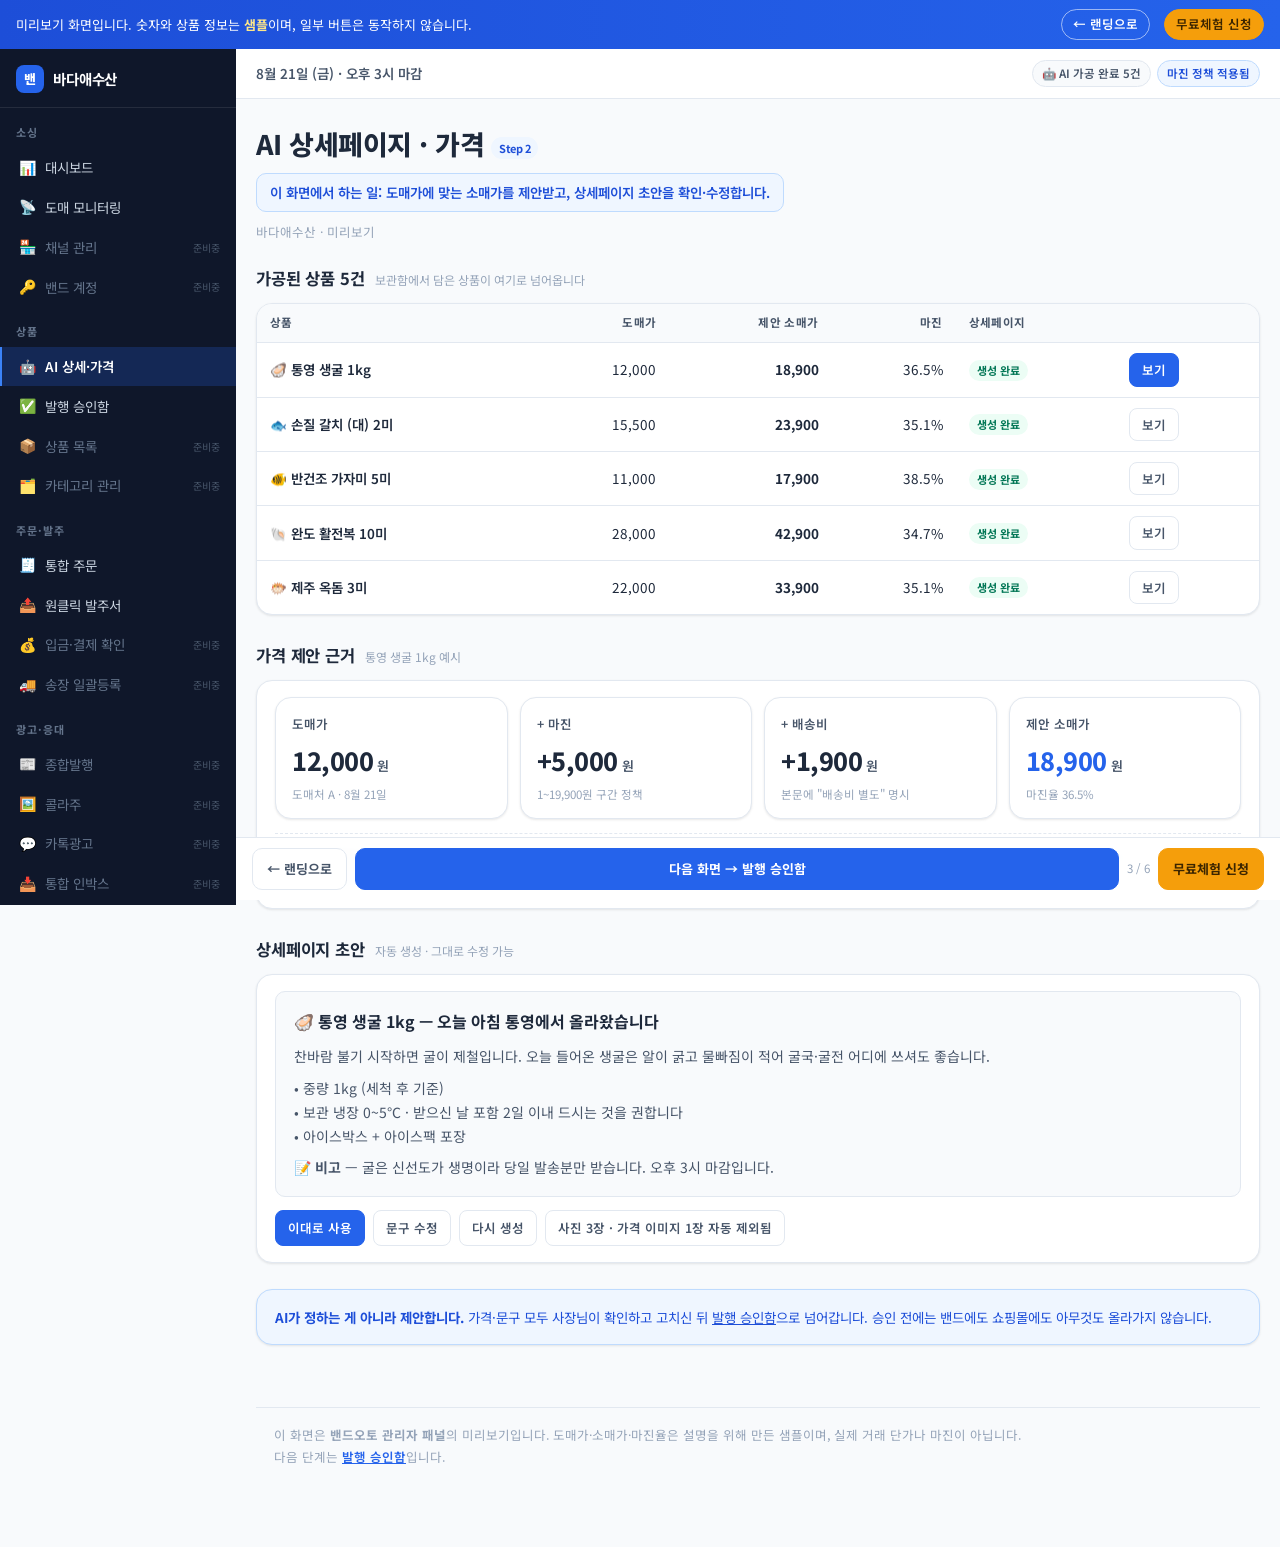
==== demo/manager-ai.html @ 4ea6304f "feat: 관리자 패널 미리보기 도입 (1순위 6장 + 랜딩 반영) 개편안(아티팩트 3a932e76) 의 "최소 완성 단위"(1~2주차)를 구현.  ## 왜 랜딩의 모든 버튼이 무" ====
<!doctype html>
<html lang="ko">
<head>
<meta charset="utf-8">
<meta name="viewport" content="width=device-width, initial-scale=1">
<title>AI 상세페이지 · 가격 제안 — 밴드오토 관리자 화면 미리보기</title>
<meta name="description" content="도매가를 분석해 소매가를 제안하고 근거를 함께 보여줍니다. 상세페이지 초안도 자동 생성되며 사장님이 바로 고치실 수 있습니다. 가입 없이 열리는 미리보기입니다.">
<link rel="canonical" href="https://band.hublink.im/demo/manager-ai.html">
<meta name="robots" content="index, follow">
<meta property="og:title" content="AI 상세페이지 · 가격 제안 — 밴드오토 관리자 화면 미리보기">
<meta property="og:description" content="도매가 → 제안 소매가와 그 근거. 샘플 데이터로 채운 실제 화면입니다.">
<link rel="preconnect" href="https://fonts.googleapis.com">
<link rel="preconnect" href="https://fonts.gstatic.com" crossorigin>
<link href="https://fonts.googleapis.com/css2?family=Noto+Sans+KR:wght@400;500;600;700;800&display=swap" rel="stylesheet">
<link rel="stylesheet" href="demo.css">
</head>
<body data-screen="manager-ai.html">

<div class="demobar">
  <span class="msg">미리보기 화면입니다. 숫자와 상품 정보는 <b>샘플</b>이며, 일부 버튼은 동작하지 않습니다.</span>
  <a href="../index.html">← 랜딩으로</a>
  <a href="../index.html#apply" class="cta">무료체험 신청</a>
</div>

<div class="shell">
  <aside class="side"></aside>
  <div class="main">
    <header class="topbar">
      <span class="date">8월 21일 (금) · 오후 3시 마감</span>
      <div class="right">
        <span class="chip">🤖 AI 가공 완료 5건</span>
        <span class="chip mode">마진 정책 적용됨</span>
      </div>
    </header>

    <div class="page">
      <div class="page-head">
        <h1>AI 상세페이지 · 가격 <span class="tag wait" style="vertical-align:middle">Step 2</span></h1>
        <p class="does">이 화면에서 하는 일: 도매가에 맞는 소매가를 제안받고, 상세페이지 초안을 확인·수정합니다.</p>
        <span class="scope">바다애수산 · 미리보기</span>
      </div>

      <section class="blk">
        <div class="sec-head"><h2>가공된 상품 5건</h2><span>보관함에서 담은 상품이 여기로 넘어옵니다</span></div>
        <div class="scroller">
          <table>
            <thead>
              <tr><th>상품</th><th class="n">도매가</th><th class="n">제안 소매가</th><th class="n">마진</th><th>상세페이지</th><th></th></tr>
            </thead>
            <tbody>
              <tr><td class="name">🦪 통영 생굴 1kg</td><td class="n">12,000</td><td class="n"><strong>18,900</strong></td><td class="n">36.5%</td><td><span class="tag on">생성 완료</span></td><td><span class="btn pri">보기</span></td></tr>
              <tr><td class="name">🐟 손질 갈치 (대) 2미</td><td class="n">15,500</td><td class="n"><strong>23,900</strong></td><td class="n">35.1%</td><td><span class="tag on">생성 완료</span></td><td><span class="btn">보기</span></td></tr>
              <tr><td class="name">🐠 반건조 가자미 5미</td><td class="n">11,000</td><td class="n"><strong>17,900</strong></td><td class="n">38.5%</td><td><span class="tag on">생성 완료</span></td><td><span class="btn">보기</span></td></tr>
              <tr><td class="name">🐚 완도 활전복 10미</td><td class="n">28,000</td><td class="n"><strong>42,900</strong></td><td class="n">34.7%</td><td><span class="tag on">생성 완료</span></td><td><span class="btn">보기</span></td></tr>
              <tr><td class="name">🐡 제주 옥돔 3미</td><td class="n">22,000</td><td class="n"><strong>33,900</strong></td><td class="n">35.1%</td><td><span class="tag on">생성 완료</span></td><td><span class="btn">보기</span></td></tr>
            </tbody>
          </table>
        </div>
      </section>

      <section class="blk">
        <div class="sec-head"><h2>가격 제안 근거</h2><span>통영 생굴 1kg 예시</span></div>
        <div class="card">
          <div class="stats" style="margin-bottom:14px">
            <div class="stat"><div class="lbl">도매가</div><div class="row"><span class="v">12,000</span><span class="u">원</span></div><div class="note">도매처 A · 8월 21일</div></div>
            <div class="stat"><div class="lbl">+ 마진</div><div class="row"><span class="v">+5,000</span><span class="u">원</span></div><div class="note">1~19,900원 구간 정책</div></div>
            <div class="stat"><div class="lbl">+ 배송비</div><div class="row"><span class="v">+1,900</span><span class="u">원</span></div><div class="note">본문에 "배송비 별도" 명시</div></div>
            <div class="stat"><div class="lbl">제안 소매가</div><div class="row"><span class="v accent">18,900</span><span class="u">원</span></div><div class="note">마진율 36.5%</div></div>
          </div>
          <p style="font-size:13.5px; color:var(--text-secondary); margin:0; padding-top:12px; border-top:1px dashed var(--border)">
            <strong style="color:var(--text)">왜 18,900원인가</strong> — 사장님이 정하신 도매방별 마진 정책에서
            도매가 12,000원은 <strong>1~19,900원 구간(+5,000원)</strong>에 해당합니다. 도매 원본 글에 "배송비 별도"가
            적혀 있어 배송비 1,900원을 더했고, 끝자리를 900원으로 맞춰 18,900원이 됐습니다.
            <strong>제안일 뿐이라 사장님이 그 자리에서 고치실 수 있습니다.</strong>
          </p>
        </div>
      </section>

      <section class="blk">
        <div class="sec-head"><h2>상세페이지 초안</h2><span>자동 생성 · 그대로 수정 가능</span></div>
        <div class="card">
          <div style="border:1px solid var(--border); border-radius:10px; padding:16px 18px; background:var(--bg-alt)">
            <p style="margin:0 0 10px; font-weight:700; font-size:16px">🦪 통영 생굴 1kg — 오늘 아침 통영에서 올라왔습니다</p>
            <p style="margin:0 0 8px; font-size:14px; color:var(--text-secondary)">
              찬바람 불기 시작하면 굴이 제철입니다. 오늘 들어온 생굴은 알이 굵고 물빠짐이 적어
              굴국·굴전 어디에 쓰셔도 좋습니다.
            </p>
            <p style="margin:0 0 8px; font-size:14px; color:var(--text-secondary)">
              • 중량 1kg (세척 후 기준)<br>
              • 보관 냉장 0~5℃ · 받으신 날 포함 2일 이내 드시는 것을 권합니다<br>
              • 아이스박스 + 아이스팩 포장
            </p>
            <p style="margin:0; font-size:14px; color:var(--text-secondary)">
              📝 <strong>비고</strong> — 굴은 신선도가 생명이라 당일 발송분만 받습니다. 오후 3시 마감입니다.
            </p>
          </div>
          <div style="display:flex; gap:8px; flex-wrap:wrap; margin-top:13px">
            <span class="btn pri">이대로 사용</span>
            <span class="btn">문구 수정</span>
            <span class="btn">다시 생성</span>
            <span class="btn gho">사진 3장 · 가격 이미지 1장 자동 제외됨</span>
          </div>
        </div>
      </section>

      <section class="blk">
        <div class="card" style="background:#EFF6FF; border-color:#BFDBFE">
          <p style="margin:0; font-size:13.5px; color:var(--primary-dark)">
            <strong>AI가 정하는 게 아니라 제안합니다.</strong> 가격·문구 모두 사장님이 확인하고 고치신 뒤
            <a href="manager-approve.html" style="color:var(--primary-dark); text-decoration:underline">발행 승인함</a>으로 넘어갑니다.
            승인 전에는 밴드에도 쇼핑몰에도 아무것도 올라가지 않습니다.
          </p>
        </div>
      </section>
    </div>

    <div class="foot">
      이 화면은 <b>밴드오토 관리자 패널</b>의 미리보기입니다. 도매가·소매가·마진율은 설명을 위해 만든 샘플이며,
      실제 거래 단가나 마진이 아닙니다.<br>
      다음 단계는 <a href="manager-approve.html">발행 승인함</a>입니다.
    </div>
  </div>
</div>

<script src="demo-data.js"></script>
<script src="demo-nav.js"></script>
</body>
</html>
---- demo/demo.css ----
/**
 * 미리보기 화면 공용 스타일 (2026-08-25)
 *
 * 실제 관리자 패널의 레이아웃(좌측 메뉴 + 상단바 + 본문 카드/표)을 그대로 옮기되,
 * 색은 랜딩(index.html)의 토큰을 그대로 써서 랜딩 ↔ 미리보기 사이에 이질감이 없게 한다.
 *
 * 모바일 우선. 표는 각각 가로 스크롤 컨테이너 안에 넣어 본문이 옆으로 밀리지 않게 한다.
 */

:root{
  --primary:#2563EB; --primary-light:#3B82F6; --primary-dark:#1D4ED8;
  --accent:#F59E0B; --accent-light:#FBBF24;
  --bg:#FFFFFF; --bg-alt:#F8FAFC; --bg-warm:#FFFBF0;
  --text:#1E293B; --text-secondary:#475569; --text-muted:#94A3B8;
  --border:#E2E8F0; --success:#10B981; --danger:#EF4444;
  --radius:16px; --radius-sm:10px;
  --shadow:0 1px 3px rgba(0,0,0,.06), 0 1px 2px rgba(0,0,0,.04);
  --shadow-md:0 4px 16px rgba(0,0,0,.08);
  --side-w:236px;
  --bar-h:auto;
}

*{box-sizing:border-box}
html,body{margin:0;padding:0}
body{
  font-family:'Noto Sans KR',-apple-system,BlinkMacSystemFont,sans-serif;
  color:var(--text); background:var(--bg-alt); line-height:1.7;
  -webkit-font-smoothing:antialiased; font-size:15px;
  word-break:keep-all; overflow-wrap:break-word;
}
a{color:inherit; text-decoration:none}

/* ── 상단 고정 고지 배너 ──────────────────────────────
   스크롤해도 따라온다. 숫자가 샘플이라는 사실을 화면마다 명시한다. */
.demobar{
  position:sticky; top:0; z-index:60;
  display:flex; flex-wrap:wrap; gap:8px 14px; align-items:center;
  background:linear-gradient(90deg,#1D4ED8,#2563EB);
  color:#fff; padding:9px 16px; font-size:13px; line-height:1.5;
}
.demobar .msg{flex:1 1 260px; min-width:0}
.demobar b{font-weight:700; color:#FDE68A}
.demobar a{
  flex:none; font-size:12.5px; font-weight:600; padding:5px 11px; border-radius:999px;
  border:1px solid rgba(255,255,255,.55); white-space:nowrap;
}
.demobar a:hover{background:rgba(255,255,255,.14)}
.demobar a.cta{background:var(--accent); border-color:var(--accent); color:#3B2500}
.demobar a.cta:hover{background:var(--accent-light)}

/* ── 셸: 좌측 메뉴 + 본문 ───────────────────────────── */
.shell{display:flex; min-height:calc(100vh - 44px); align-items:flex-start}

.side{
  width:var(--side-w); flex:none; background:#0F172A; color:#CBD5E1;
  position:sticky; top:44px; align-self:flex-start; height:calc(100vh - 44px);
  overflow-y:auto; padding-bottom:20px;
}
.side .brand{
  display:flex; align-items:center; gap:9px; padding:16px 16px 14px;
  border-bottom:1px solid rgba(255,255,255,.09); color:#fff;
}
.side .brand .mark{
  width:28px; height:28px; flex:none; border-radius:8px; background:var(--primary);
  display:grid; place-items:center; font-size:13px; font-weight:800;
}
.side .brand b{font-size:14.5px; font-weight:700; letter-spacing:-.01em}
.side .grp{
  font-size:11px; font-weight:700; letter-spacing:.08em; color:#64748B;
  padding:15px 16px 6px; text-transform:uppercase;
}
.side .nav-i{
  display:flex; align-items:center; gap:9px; padding:8px 16px;
  font-size:13.5px; color:#CBD5E1; border-left:2.5px solid transparent;
}
.side .nav-i i{font-style:normal; font-size:14px; width:18px; flex:none; text-align:center}
.side .nav-i:hover{background:rgba(255,255,255,.06); color:#fff}
.side .nav-i.on{background:rgba(37,99,235,.22); color:#fff; border-left-color:var(--primary-light); font-weight:600}
.side .nav-i.soon{color:#64748B}
.side .nav-i.soon::after{content:"준비중"; margin-left:auto; font-size:10px; color:#475569}
.side-foot{padding:16px; font-size:11.5px; color:#475569; line-height:1.6}

.main{flex:1; min-width:0; display:flex; flex-direction:column}

/* ── 상단바 ─────────────────────────────────────────── */
.topbar{
  display:flex; align-items:center; gap:10px; flex-wrap:wrap;
  background:#fff; border-bottom:1px solid var(--border); padding:11px 20px;
  position:sticky; top:44px; z-index:40;
}
.topbar .date{font-size:13.5px; font-weight:600; color:var(--text-secondary)}
.topbar .right{margin-left:auto; display:flex; gap:6px; align-items:center; flex-wrap:wrap}
.chip{
  font-size:11.5px; font-weight:600; padding:3px 9px; border-radius:999px;
  background:var(--bg-alt); border:1px solid var(--border); color:var(--text-secondary);
  display:inline-flex; align-items:center; gap:5px; white-space:nowrap;
}
.chip .dot{width:6px; height:6px; border-radius:50%; background:var(--success)}
.chip.mode{background:#EFF6FF; border-color:#BFDBFE; color:var(--primary-dark)}
.menubtn{
  display:none; align-items:center; gap:5px; font:inherit; font-size:12.5px; font-weight:600;
  padding:5px 11px; border-radius:8px; border:1px solid var(--border);
  background:#fff; color:var(--text-secondary); cursor:pointer;
}

/* ── 본문 ───────────────────────────────────────────── */
.page{padding:22px 20px 30px; max-width:1140px; width:100%}
.page-head{margin-bottom:22px}
.page-head h1{font-size:clamp(21px,3.6vw,27px); font-weight:800; letter-spacing:-.02em; margin:0 0 6px}
/* "이 화면에서 하는 일" 한 줄 — 사장님이 화면 이름만 보고는 모른다. */
.page-head .does{
  display:inline-block; background:#EFF6FF; border:1px solid #BFDBFE; color:var(--primary-dark);
  font-size:13.5px; font-weight:600; padding:7px 13px; border-radius:var(--radius-sm); margin:0;
}
.page-head .scope{display:block; margin-top:9px; font-size:12.5px; color:var(--text-muted)}

section.blk{margin-bottom:26px}
.sec-head{display:flex; align-items:baseline; gap:10px; margin-bottom:11px; flex-wrap:wrap}
.sec-head h2{font-size:16.5px; font-weight:700; margin:0; letter-spacing:-.01em}
.sec-head span{font-size:12px; color:var(--text-muted)}

.card{background:#fff; border:1px solid var(--border); border-radius:var(--radius); box-shadow:var(--shadow); padding:16px 18px}
.card + .card{margin-top:12px}

/* 지표 카드 */
.stats{display:grid; grid-template-columns:repeat(auto-fit,minmax(168px,1fr)); gap:12px}
.stat{background:#fff; border:1px solid var(--border); border-radius:var(--radius); padding:15px 16px; box-shadow:var(--shadow)}
.stat .lbl{font-size:12.5px; color:var(--text-secondary); font-weight:600}
.stat .row{display:flex; align-items:baseline; gap:4px; margin-top:5px}
.stat .v{font-size:25px; font-weight:800; letter-spacing:-.02em; font-variant-numeric:tabular-nums}
.stat .v.accent{color:var(--primary)}
.stat .v.warn{color:var(--accent)}
.stat .u{font-size:13px; color:var(--text-secondary); font-weight:600}
.stat .note{font-size:11.5px; color:var(--text-muted); margin-top:4px; line-height:1.5}

/* 표 — 반드시 스크롤 컨테이너 안에 */
.scroller{overflow-x:auto; -webkit-overflow-scrolling:touch; border:1px solid var(--border); border-radius:var(--radius); background:#fff; box-shadow:var(--shadow)}
table{border-collapse:collapse; width:100%; font-size:13.5px; min-width:600px}
th,td{padding:10px 13px; text-align:left; border-bottom:1px solid var(--border); vertical-align:middle; line-height:1.55}
thead th{background:var(--bg-alt); font-size:11.5px; font-weight:700; color:var(--text-secondary); letter-spacing:.03em; white-space:nowrap}
tbody tr:last-child td{border-bottom:none}
td.n,th.n{text-align:right; font-variant-numeric:tabular-nums; white-space:nowrap}
td.name{font-weight:600; white-space:nowrap}

/* 상태 배지 */
.tag{display:inline-block; font-size:11px; font-weight:700; padding:2px 8px; border-radius:999px; white-space:nowrap}
.tag.on{background:#ECFDF5; color:#047857}
.tag.soon{background:#FFF7ED; color:#B45309}
.tag.out{background:#FEF2F2; color:#B91C1C}
.tag.wait{background:#EFF6FF; color:var(--primary-dark)}
.tag.done{background:#F1F5F9; color:var(--text-secondary)}
.tag.dup{background:#F5F3FF; color:#6D28D9}

/* 버튼(데모 — 동작하지 않음) */
.btn{
  display:inline-flex; align-items:center; gap:5px; font:inherit; font-size:12.5px; font-weight:600;
  padding:6px 12px; border-radius:8px; border:1px solid var(--border); background:#fff;
  color:var(--text-secondary); cursor:default; white-space:nowrap;
}
.btn.pri{background:var(--primary); border-color:var(--primary); color:#fff}
.btn.acc{background:var(--accent); border-color:var(--accent); color:#3B2500}
.btn.gho{background:transparent}

/* 매진 임박 줄 */
.soon-row{display:flex; align-items:center; gap:9px; padding:9px 0; border-bottom:1px dashed var(--border); font-size:14px}
.soon-row:last-child{border-bottom:none}
.soon-row .nm{font-weight:600; display:flex; align-items:center; gap:7px}
.soon-row .left{margin-left:auto; font-size:12.5px; font-weight:700; color:var(--accent)}

/* 2단 배치 */
.cols{display:grid; grid-template-columns:1fr 1fr; gap:12px}
@media (max-width:900px){ .cols{grid-template-columns:1fr} }

/* 본문 하단 안내 */
.foot{
  margin:6px 20px 0; padding:16px 18px; border-top:1px solid var(--border);
  font-size:12.5px; color:var(--text-muted); line-height:1.75;
}
.foot a{color:var(--primary); font-weight:600; text-decoration:underline}

/* ── 하단 고정 3버튼 — 11장을 한 바퀴 돌게 한다 ────────── */
.tourbar{
  position:sticky; bottom:0; z-index:50; margin-top:auto;
  display:flex; gap:8px; align-items:center;
  background:rgba(255,255,255,.97); backdrop-filter:blur(8px);
  border-top:1px solid var(--border); padding:10px 16px;
}
.tourbar a{
  font-size:13px; font-weight:700; padding:9px 14px; border-radius:10px;
  border:1px solid var(--border); background:#fff; color:var(--text-secondary); white-space:nowrap;
}
.tourbar a:hover{border-color:var(--primary); color:var(--primary)}
.tourbar a.next{background:var(--primary); border-color:var(--primary); color:#fff; flex:1; text-align:center}
.tourbar a.next:hover{background:var(--primary-dark); color:#fff}
.tourbar a.apply{background:var(--accent); border-color:var(--accent); color:#3B2500}
.tourbar a.apply:hover{background:var(--accent-light); color:#3B2500}
.tourbar .pos{font-size:11.5px; color:var(--text-muted); font-variant-numeric:tabular-nums; flex:none}

/* ── 모바일 ─────────────────────────────────────────── */
.navback{display:none}
@media (max-width:900px){
  .side{
    position:fixed; top:0; left:0; height:100vh; z-index:80;
    transform:translateX(-100%); transition:transform .22s ease;
  }
  .side.open{transform:none}
  .navback{display:block; position:fixed; inset:0; background:rgba(15,23,42,.5); z-index:70; opacity:0; pointer-events:none; transition:opacity .22s}
  .navback.on{opacity:1; pointer-events:auto}
  .menubtn{display:inline-flex}
  .topbar{top:0}
  .page{padding:18px 14px 24px}
  .foot{margin:6px 14px 0}
  .tourbar{padding:9px 12px; gap:6px}
  .tourbar a{padding:9px 11px; font-size:12.5px}
  .tourbar .pos{display:none}
  .demobar{font-size:12px; padding:8px 13px}
}
@media (max-width:520px){
  .tourbar a.back span{display:none}
  .stat .v{font-size:22px}
}
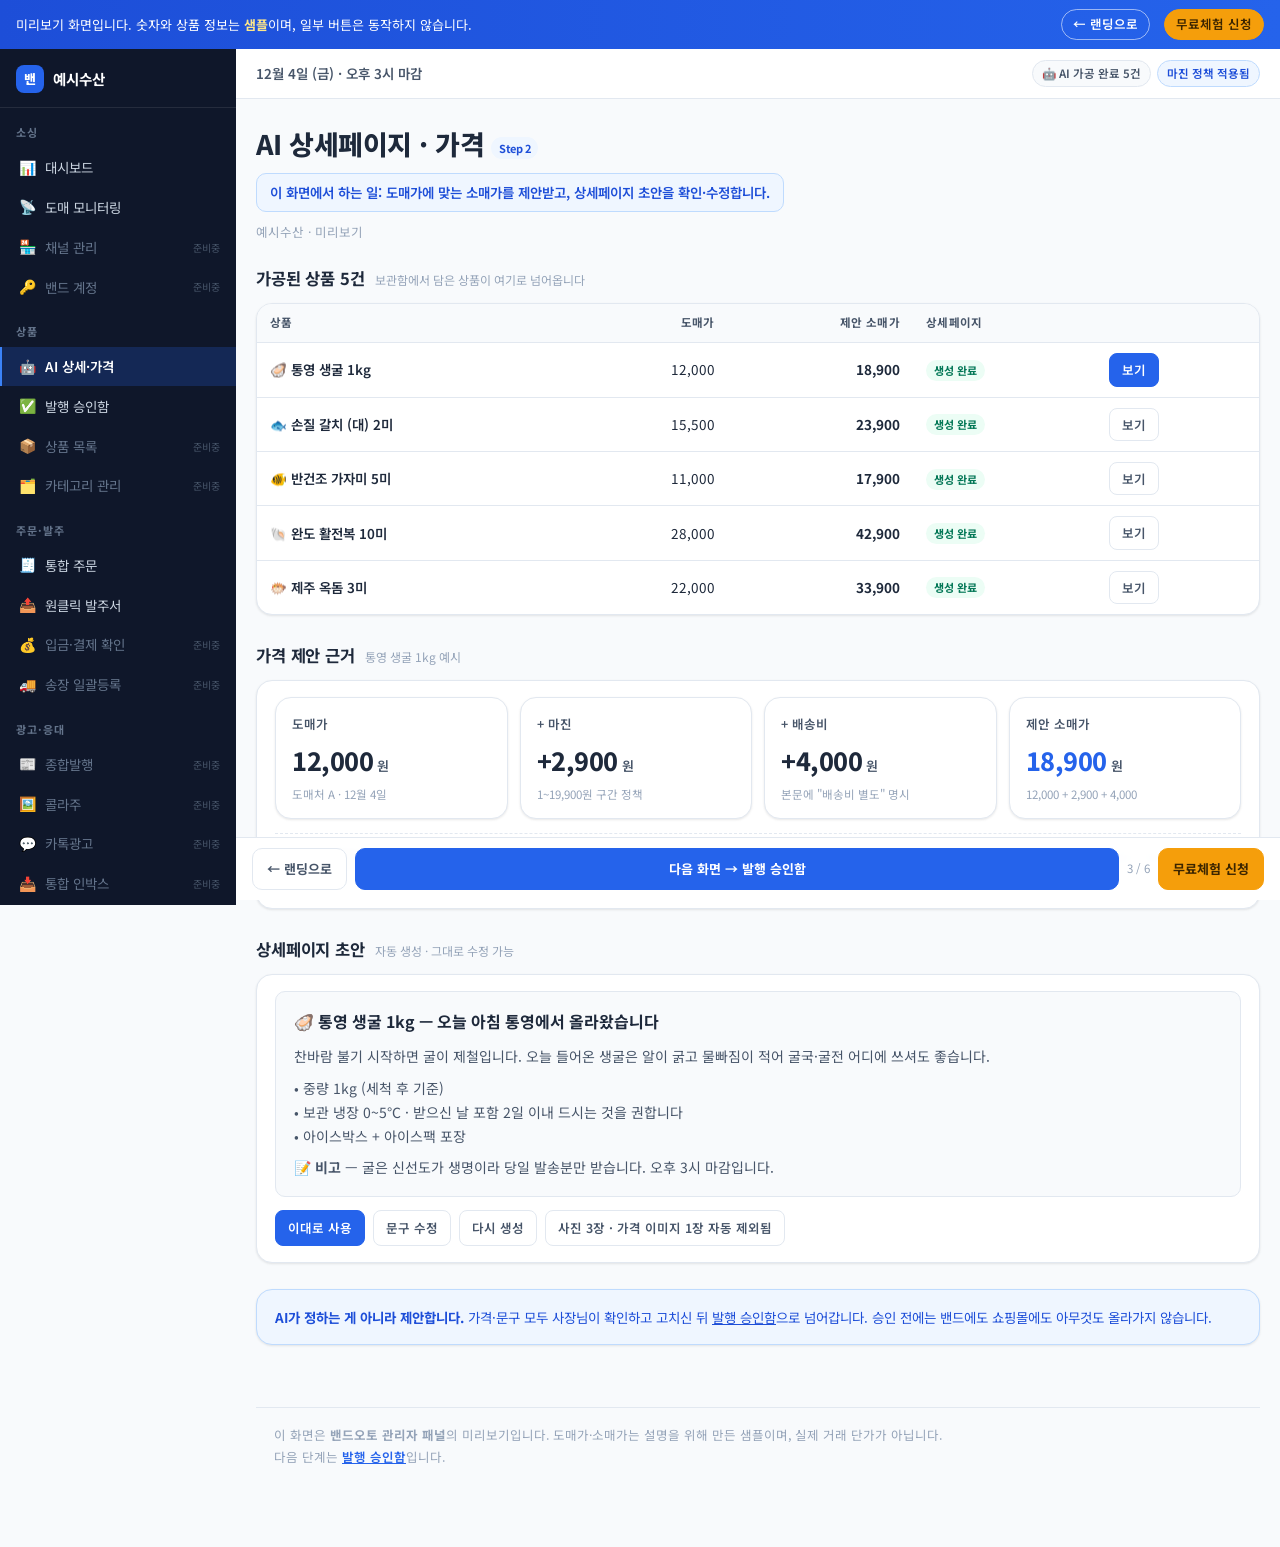
==== commit a2c2edd4: "fix: 미리보기 사장님 검토 반영 — 기준일 자동계산·마진율 제거·상호 가공화·FAQ 사실확인 푸시 전 검토에서 나온 5가지 중 1~4번 반영. 5번(상품 업종 구성)은 미결정으" ====
--- a/demo/manager-ai.html
+++ b/demo/manager-ai.html
@@ -26,7 +26,7 @@
   <aside class="side"></aside>
   <div class="main">
     <header class="topbar">
-      <span class="date">8월 21일 (금) · 오후 3시 마감</span>
+      <span class="date"><span data-demo-date>8월 21일 (금)</span> · 오후 3시 마감</span>
       <div class="right">
         <span class="chip">🤖 AI 가공 완료 5건</span>
         <span class="chip mode">마진 정책 적용됨</span>
@@ -37,7 +37,7 @@
       <div class="page-head">
         <h1>AI 상세페이지 · 가격 <span class="tag wait" style="vertical-align:middle">Step 2</span></h1>
         <p class="does">이 화면에서 하는 일: 도매가에 맞는 소매가를 제안받고, 상세페이지 초안을 확인·수정합니다.</p>
-        <span class="scope">바다애수산 · 미리보기</span>
+        <span class="scope">예시수산 · 미리보기</span>
       </div>
 
       <section class="blk">
@@ -45,14 +45,14 @@
         <div class="scroller">
           <table>
             <thead>
-              <tr><th>상품</th><th class="n">도매가</th><th class="n">제안 소매가</th><th class="n">마진</th><th>상세페이지</th><th></th></tr>
+              <tr><th>상품</th><th class="n">도매가</th><th class="n">제안 소매가</th><th>상세페이지</th><th></th></tr>
             </thead>
             <tbody>
-              <tr><td class="name">🦪 통영 생굴 1kg</td><td class="n">12,000</td><td class="n"><strong>18,900</strong></td><td class="n">36.5%</td><td><span class="tag on">생성 완료</span></td><td><span class="btn pri">보기</span></td></tr>
-              <tr><td class="name">🐟 손질 갈치 (대) 2미</td><td class="n">15,500</td><td class="n"><strong>23,900</strong></td><td class="n">35.1%</td><td><span class="tag on">생성 완료</span></td><td><span class="btn">보기</span></td></tr>
-              <tr><td class="name">🐠 반건조 가자미 5미</td><td class="n">11,000</td><td class="n"><strong>17,900</strong></td><td class="n">38.5%</td><td><span class="tag on">생성 완료</span></td><td><span class="btn">보기</span></td></tr>
-              <tr><td class="name">🐚 완도 활전복 10미</td><td class="n">28,000</td><td class="n"><strong>42,900</strong></td><td class="n">34.7%</td><td><span class="tag on">생성 완료</span></td><td><span class="btn">보기</span></td></tr>
-              <tr><td class="name">🐡 제주 옥돔 3미</td><td class="n">22,000</td><td class="n"><strong>33,900</strong></td><td class="n">35.1%</td><td><span class="tag on">생성 완료</span></td><td><span class="btn">보기</span></td></tr>
+              <tr><td class="name">🦪 통영 생굴 1kg</td><td class="n">12,000</td><td class="n"><strong>18,900</strong></td><td><span class="tag on">생성 완료</span></td><td><span class="btn pri">보기</span></td></tr>
+              <tr><td class="name">🐟 손질 갈치 (대) 2미</td><td class="n">15,500</td><td class="n"><strong>23,900</strong></td><td><span class="tag on">생성 완료</span></td><td><span class="btn">보기</span></td></tr>
+              <tr><td class="name">🐠 반건조 가자미 5미</td><td class="n">11,000</td><td class="n"><strong>17,900</strong></td><td><span class="tag on">생성 완료</span></td><td><span class="btn">보기</span></td></tr>
+              <tr><td class="name">🐚 완도 활전복 10미</td><td class="n">28,000</td><td class="n"><strong>42,900</strong></td><td><span class="tag on">생성 완료</span></td><td><span class="btn">보기</span></td></tr>
+              <tr><td class="name">🐡 제주 옥돔 3미</td><td class="n">22,000</td><td class="n"><strong>33,900</strong></td><td><span class="tag on">생성 완료</span></td><td><span class="btn">보기</span></td></tr>
             </tbody>
           </table>
         </div>
@@ -62,15 +62,15 @@
         <div class="sec-head"><h2>가격 제안 근거</h2><span>통영 생굴 1kg 예시</span></div>
         <div class="card">
           <div class="stats" style="margin-bottom:14px">
-            <div class="stat"><div class="lbl">도매가</div><div class="row"><span class="v">12,000</span><span class="u">원</span></div><div class="note">도매처 A · 8월 21일</div></div>
-            <div class="stat"><div class="lbl">+ 마진</div><div class="row"><span class="v">+5,000</span><span class="u">원</span></div><div class="note">1~19,900원 구간 정책</div></div>
-            <div class="stat"><div class="lbl">+ 배송비</div><div class="row"><span class="v">+1,900</span><span class="u">원</span></div><div class="note">본문에 "배송비 별도" 명시</div></div>
-            <div class="stat"><div class="lbl">제안 소매가</div><div class="row"><span class="v accent">18,900</span><span class="u">원</span></div><div class="note">마진율 36.5%</div></div>
+            <div class="stat"><div class="lbl">도매가</div><div class="row"><span class="v">12,000</span><span class="u">원</span></div><div class="note">도매처 A · <span data-demo-date-short>8월 21일</span></div></div>
+            <div class="stat"><div class="lbl">+ 마진</div><div class="row"><span class="v">+2,900</span><span class="u">원</span></div><div class="note">1~19,900원 구간 정책</div></div>
+            <div class="stat"><div class="lbl">+ 배송비</div><div class="row"><span class="v">+4,000</span><span class="u">원</span></div><div class="note">본문에 "배송비 별도" 명시</div></div>
+            <div class="stat"><div class="lbl">제안 소매가</div><div class="row"><span class="v accent">18,900</span><span class="u">원</span></div><div class="note">12,000 + 2,900 + 4,000</div></div>
           </div>
           <p style="font-size:13.5px; color:var(--text-secondary); margin:0; padding-top:12px; border-top:1px dashed var(--border)">
             <strong style="color:var(--text)">왜 18,900원인가</strong> — 사장님이 정하신 도매방별 마진 정책에서
-            도매가 12,000원은 <strong>1~19,900원 구간(+5,000원)</strong>에 해당합니다. 도매 원본 글에 "배송비 별도"가
-            적혀 있어 배송비 1,900원을 더했고, 끝자리를 900원으로 맞춰 18,900원이 됐습니다.
+            도매가 12,000원은 <strong>1~19,900원 구간</strong>에 해당해 2,900원이 붙었습니다. 도매 원본 글에
+            "배송비 별도"가 적혀 있어 배송비 4,000원을 더해 18,900원이 됐습니다.
             <strong>제안일 뿐이라 사장님이 그 자리에서 고치실 수 있습니다.</strong>
           </p>
         </div>
@@ -115,8 +115,8 @@
     </div>
 
     <div class="foot">
-      이 화면은 <b>밴드오토 관리자 패널</b>의 미리보기입니다. 도매가·소매가·마진율은 설명을 위해 만든 샘플이며,
-      실제 거래 단가나 마진이 아닙니다.<br>
+      이 화면은 <b>밴드오토 관리자 패널</b>의 미리보기입니다. 도매가·소매가는 설명을 위해 만든 샘플이며,
+      실제 거래 단가가 아닙니다.<br>
       다음 단계는 <a href="manager-approve.html">발행 승인함</a>입니다.
     </div>
   </div>
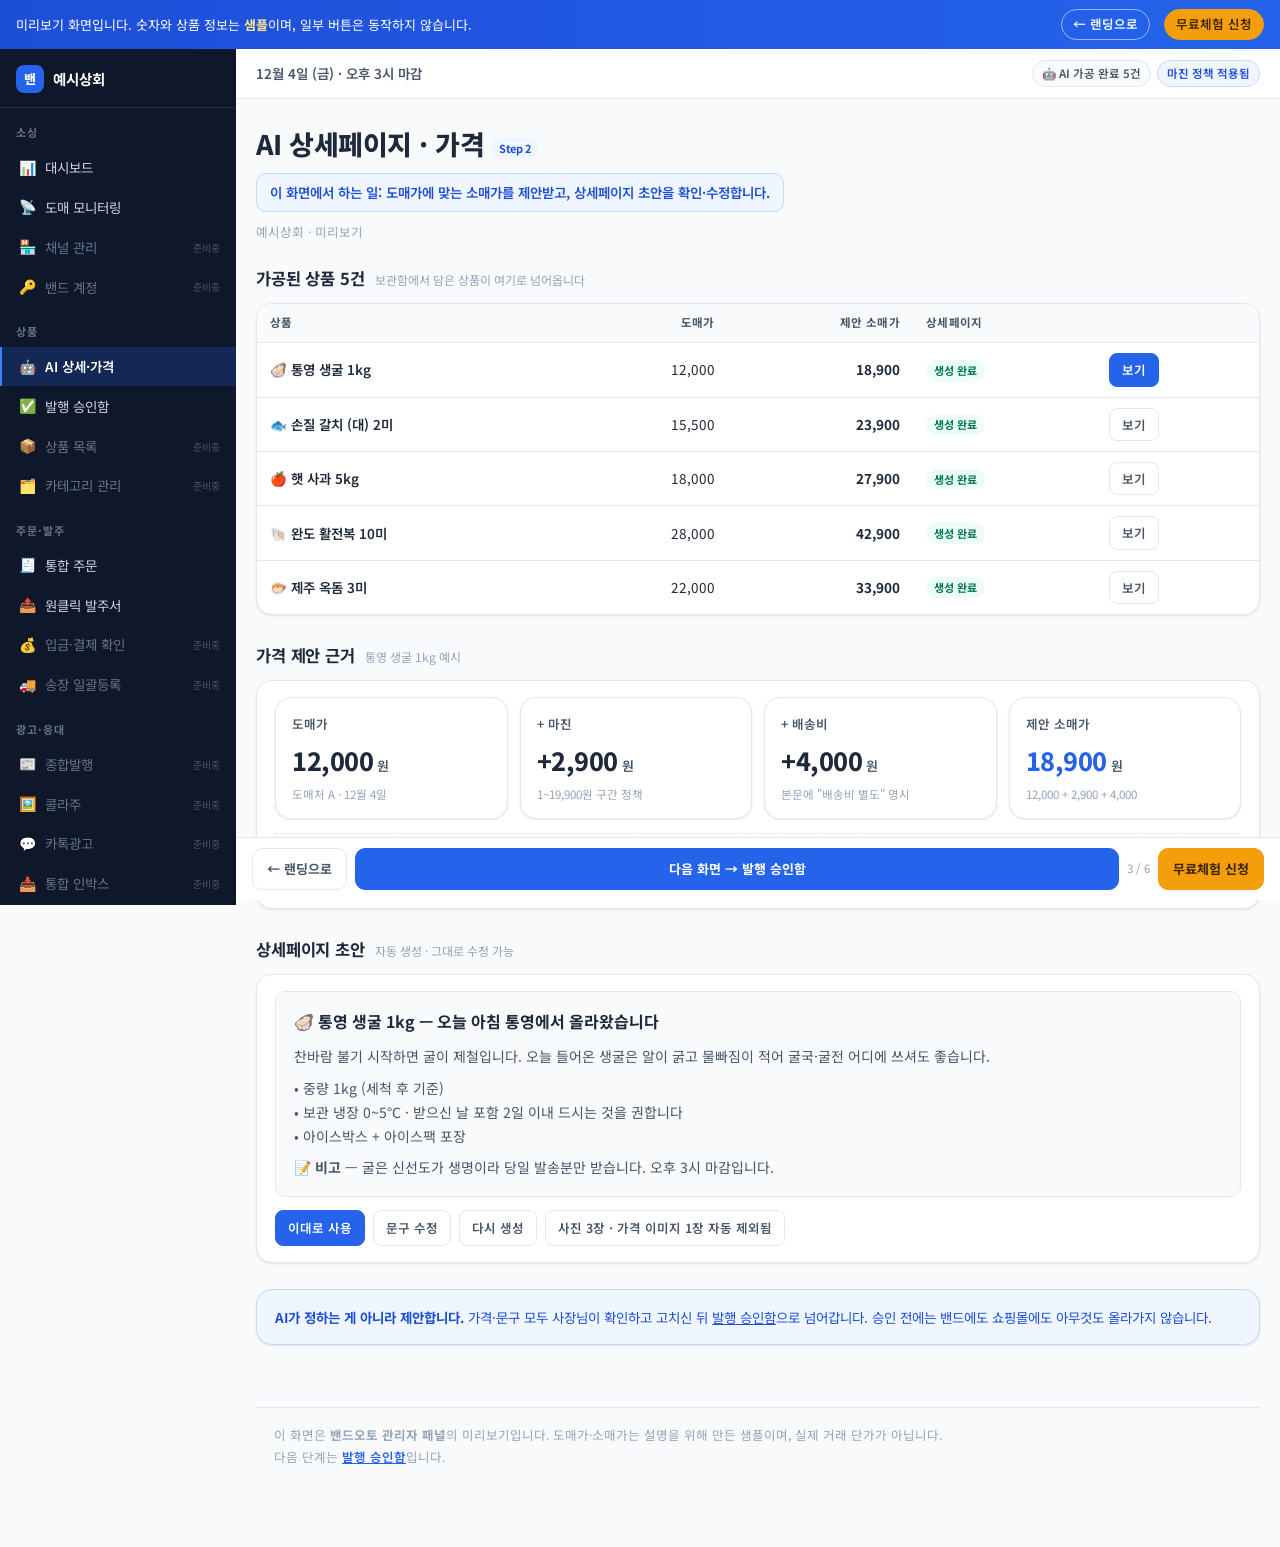
==== commit d7e47f71: "fix: 미리보기 상품 업종 혼합 — 수산 전용 → 신선식품 전반 검토 5번(상품 8종이 대표 업종인가) 반영. 권장대로 혼합으로 간다.  ## 왜 랜딩 신청 폼은 수산물·농산물·" ====
--- a/demo/manager-ai.html
+++ b/demo/manager-ai.html
@@ -37,7 +37,7 @@
       <div class="page-head">
         <h1>AI 상세페이지 · 가격 <span class="tag wait" style="vertical-align:middle">Step 2</span></h1>
         <p class="does">이 화면에서 하는 일: 도매가에 맞는 소매가를 제안받고, 상세페이지 초안을 확인·수정합니다.</p>
-        <span class="scope">예시수산 · 미리보기</span>
+        <span class="scope">예시상회 · 미리보기</span>
       </div>
 
       <section class="blk">
@@ -50,7 +50,7 @@
             <tbody>
               <tr><td class="name">🦪 통영 생굴 1kg</td><td class="n">12,000</td><td class="n"><strong>18,900</strong></td><td><span class="tag on">생성 완료</span></td><td><span class="btn pri">보기</span></td></tr>
               <tr><td class="name">🐟 손질 갈치 (대) 2미</td><td class="n">15,500</td><td class="n"><strong>23,900</strong></td><td><span class="tag on">생성 완료</span></td><td><span class="btn">보기</span></td></tr>
-              <tr><td class="name">🐠 반건조 가자미 5미</td><td class="n">11,000</td><td class="n"><strong>17,900</strong></td><td><span class="tag on">생성 완료</span></td><td><span class="btn">보기</span></td></tr>
+              <tr><td class="name">🍎 햇 사과 5kg</td><td class="n">18,000</td><td class="n"><strong>27,900</strong></td><td><span class="tag on">생성 완료</span></td><td><span class="btn">보기</span></td></tr>
               <tr><td class="name">🐚 완도 활전복 10미</td><td class="n">28,000</td><td class="n"><strong>42,900</strong></td><td><span class="tag on">생성 완료</span></td><td><span class="btn">보기</span></td></tr>
               <tr><td class="name">🐡 제주 옥돔 3미</td><td class="n">22,000</td><td class="n"><strong>33,900</strong></td><td><span class="tag on">생성 완료</span></td><td><span class="btn">보기</span></td></tr>
             </tbody>
